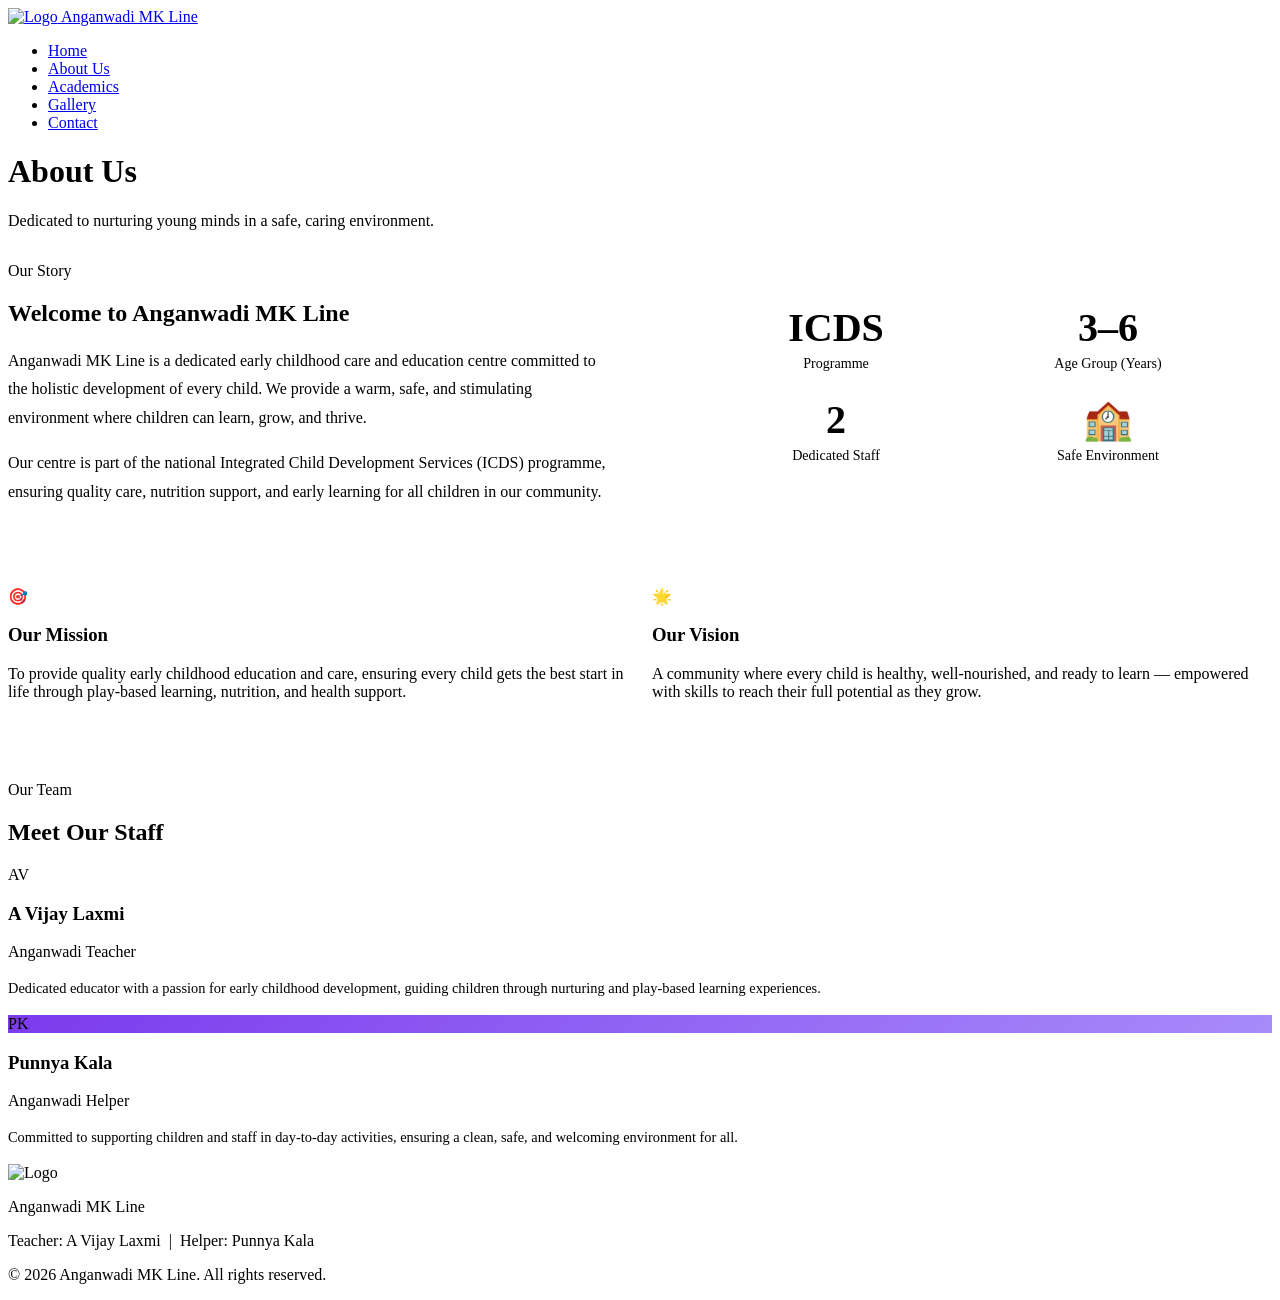
==== about.html @ 2a45056b "initial commit" ====
<!DOCTYPE html>
<html lang="en">
<head>
  <meta charset="UTF-8" />
  <meta name="viewport" content="width=device-width, initial-scale=1.0" />
  <title>About Us — Anganwadi MK Line</title>
  <link rel="stylesheet" href="css/style.css" />
  <link rel="icon" href="images/logo.jfif" type="image/jpeg" />
</head>
<body>

  <!-- NAVBAR -->
  <nav class="navbar">
    <a class="nav-brand" href="index.html">
      <img class="nav-logo" src="images/logo.jfif" alt="Logo" />
      <span class="nav-name">Anganwadi MK Line</span>
    </a>
    <ul class="nav-links">
      <li><a href="index.html">Home</a></li>
      <li><a href="about.html">About Us</a></li>
      <li><a href="academics.html">Academics</a></li>
      <li><a href="gallery.html">Gallery</a></li>
      <li><a href="contact.html">Contact</a></li>
    </ul>
    <div class="nav-hamburger"><span></span><span></span><span></span></div>
  </nav>

  <!-- PAGE HERO -->
  <div class="page-hero">
    <h1>About Us</h1>
    <p>Dedicated to nurturing young minds in a safe, caring environment.</p>
  </div>

  <!-- ABOUT CONTENT -->
  <section>
    <div class="container">
      <div style="display:grid; grid-template-columns:1fr 1fr; gap:4rem; align-items:center; margin-bottom:4rem;">
        <div>
          <p class="section-label">Our Story</p>
          <h2 class="section-title">Welcome to Anganwadi MK Line</h2>
          <p style="color:var(--muted); line-height:1.8; margin-bottom:1rem;">
            Anganwadi MK Line is a dedicated early childhood care and education centre committed to the holistic development of every child. We provide a warm, safe, and stimulating environment where children can learn, grow, and thrive.
          </p>
          <p style="color:var(--muted); line-height:1.8;">
            Our centre is part of the national Integrated Child Development Services (ICDS) programme, ensuring quality care, nutrition support, and early learning for all children in our community.
          </p>
        </div>
        <div style="background:var(--light-bg); border-radius:var(--radius); padding:2.5rem; border:1px solid var(--border);">
          <div style="display:grid; grid-template-columns:1fr 1fr; gap:1.5rem; text-align:center;">
            <div>
              <div style="font-family:'Playfair Display',serif; font-size:2.5rem; color:var(--secondary); font-weight:700;">ICDS</div>
              <div style="color:var(--muted); font-size:0.88rem; margin-top:0.25rem;">Programme</div>
            </div>
            <div>
              <div style="font-family:'Playfair Display',serif; font-size:2.5rem; color:var(--secondary); font-weight:700;">3–6</div>
              <div style="color:var(--muted); font-size:0.88rem; margin-top:0.25rem;">Age Group (Years)</div>
            </div>
            <div>
              <div style="font-family:'Playfair Display',serif; font-size:2.5rem; color:var(--secondary); font-weight:700;">2</div>
              <div style="color:var(--muted); font-size:0.88rem; margin-top:0.25rem;">Dedicated Staff</div>
            </div>
            <div>
              <div style="font-family:'Playfair Display',serif; font-size:2.5rem; color:var(--secondary); font-weight:700;">🏫</div>
              <div style="color:var(--muted); font-size:0.88rem; margin-top:0.25rem;">Safe Environment</div>
            </div>
          </div>
        </div>
      </div>

      <!-- MISSION & VISION -->
      <div style="display:grid; grid-template-columns:1fr 1fr; gap:1.5rem; margin-bottom:4rem;">
        <div class="academic-card">
          <div class="academic-icon">🎯</div>
          <h3 class="academic-title">Our Mission</h3>
          <p class="academic-desc">To provide quality early childhood education and care, ensuring every child gets the best start in life through play-based learning, nutrition, and health support.</p>
        </div>
        <div class="academic-card">
          <div class="academic-icon">🌟</div>
          <h3 class="academic-title">Our Vision</h3>
          <p class="academic-desc">A community where every child is healthy, well-nourished, and ready to learn — empowered with skills to reach their full potential as they grow.</p>
        </div>
      </div>

      <!-- STAFF -->
      <div>
        <p class="section-label">Our Team</p>
        <h2 class="section-title">Meet Our Staff</h2>
        <div class="staff-grid">

          <div class="staff-card">
            <div class="staff-avatar">AV</div>
            <h3 class="staff-name">A Vijay Laxmi</h3>
            <p class="staff-role">Anganwadi Teacher</p>
            <p style="color:var(--muted); font-size:0.9rem; margin-top:1rem; line-height:1.6;">
              Dedicated educator with a passion for early childhood development, guiding children through nurturing and play-based learning experiences.
            </p>
          </div>

          <div class="staff-card">
            <div class="staff-avatar" style="background:linear-gradient(135deg, #7c3aed, #a78bfa);">PK</div>
            <h3 class="staff-name">Punnya Kala</h3>
            <p class="staff-role">Anganwadi Helper</p>
            <p style="color:var(--muted); font-size:0.9rem; margin-top:1rem; line-height:1.6;">
              Committed to supporting children and staff in day-to-day activities, ensuring a clean, safe, and welcoming environment for all.
            </p>
          </div>

        </div>
      </div>
    </div>
  </section>

  <!-- FOOTER -->
  <footer class="footer">
    <img class="footer-logo" src="images/logo.jfif" alt="Logo" />
    <p class="footer-name">Anganwadi MK Line</p>
    <p class="footer-staff">Teacher: A Vijay Laxmi &nbsp;|&nbsp; Helper: Punnya Kala</p>
    <p class="footer-copy">&copy; <span id="year"></span> Anganwadi MK Line. All rights reserved.</p>
  </footer>

  <script src="js/main.js"></script>
  <script>document.getElementById('year').textContent = new Date().getFullYear();</script>
</body>
</html>
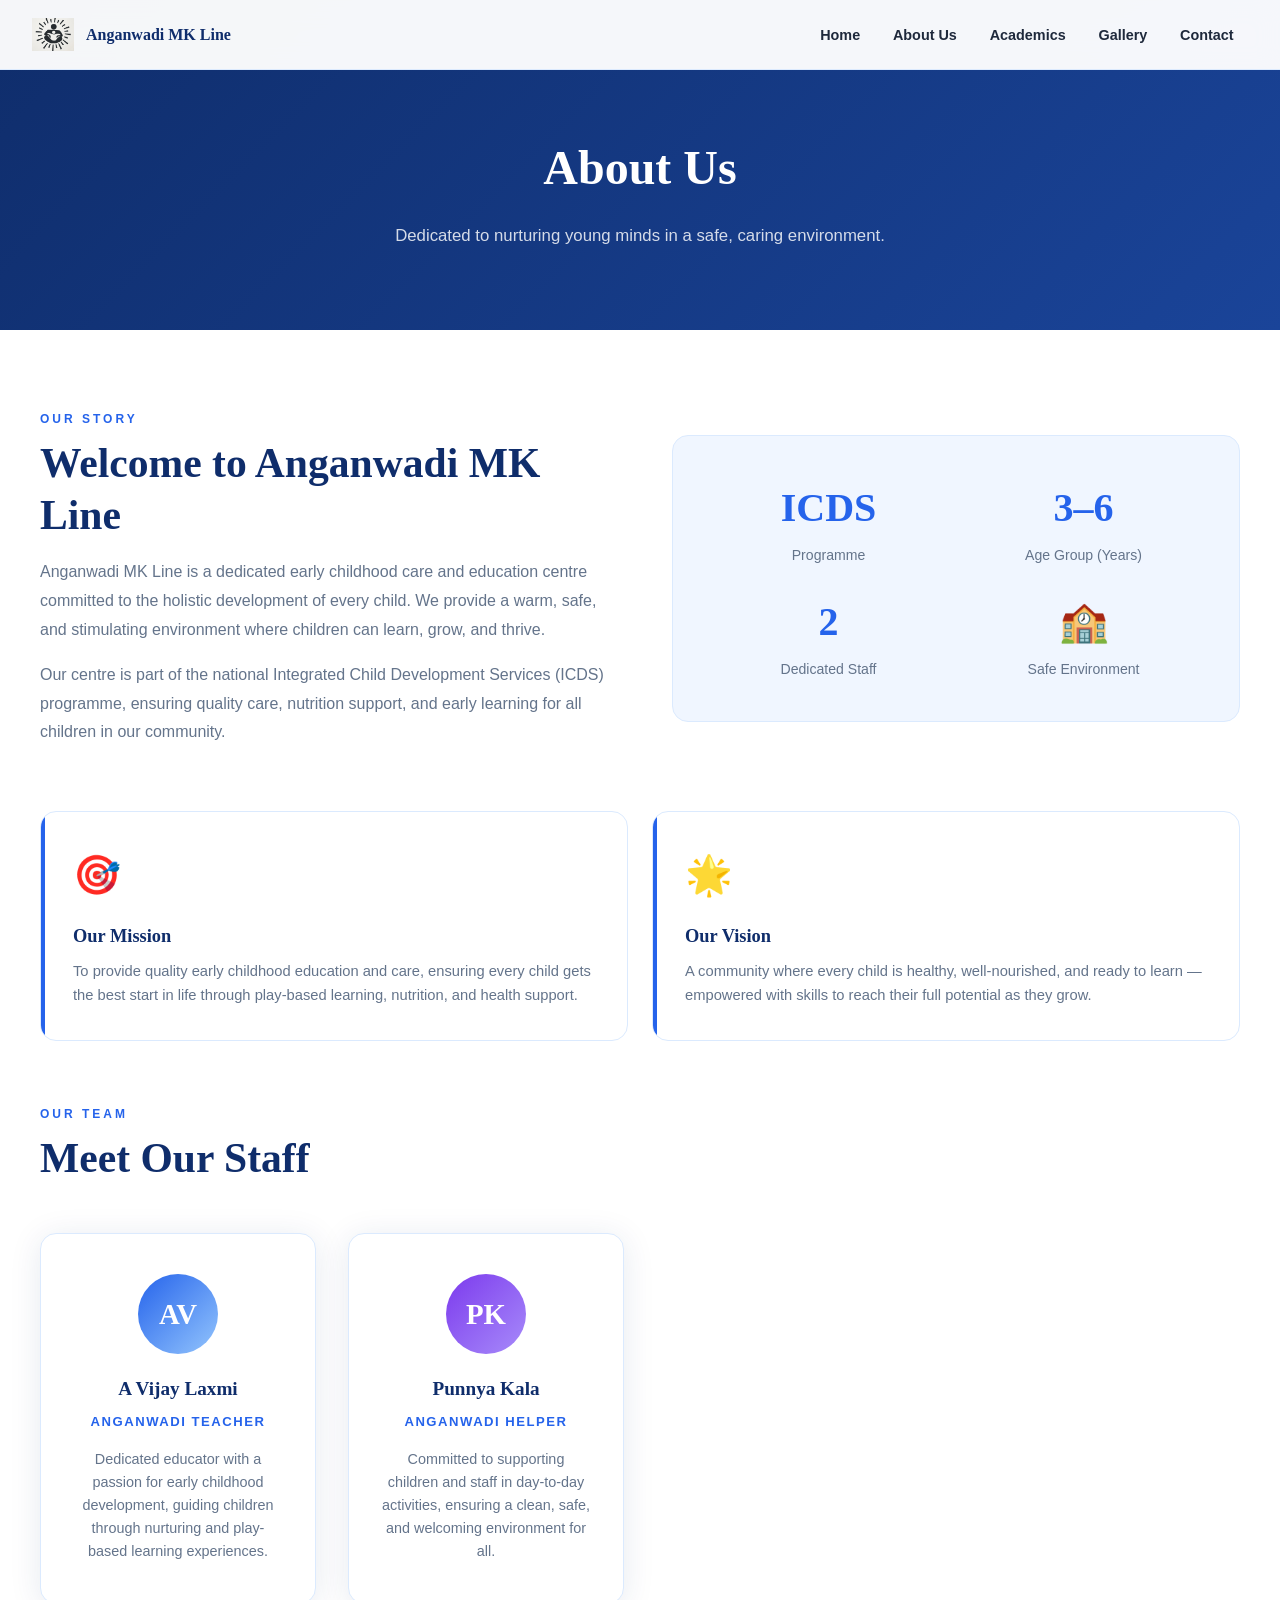
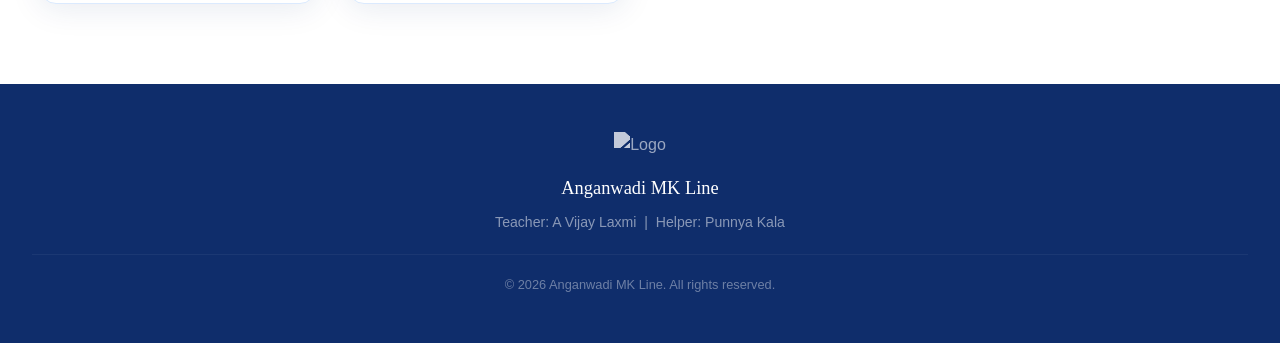
==== commit 4812b625: "Update stylesheet and icon links in about.html" ====
--- a/about.html
+++ b/about.html
@@ -4,15 +4,15 @@
   <meta charset="UTF-8" />
   <meta name="viewport" content="width=device-width, initial-scale=1.0" />
   <title>About Us — Anganwadi MK Line</title>
-  <link rel="stylesheet" href="css/style.css" />
-  <link rel="icon" href="images/logo.jfif" type="image/jpeg" />
+  <link rel="stylesheet" href="style.css" />
+  <link rel="icon" href="image.jpg" type="image/jpg" />
 </head>
 <body>
 
   <!-- NAVBAR -->
   <nav class="navbar">
     <a class="nav-brand" href="index.html">
-      <img class="nav-logo" src="images/logo.jfif" alt="Logo" />
+      <img class="nav-logo" src="image.jpg" alt="Logo" />
       <span class="nav-name">Anganwadi MK Line</span>
     </a>
     <ul class="nav-links">
--- a/style.css
+++ b/style.css
@@ -0,0 +1,471 @@
+@import url('https://fonts.googleapis.com/css2?family=Playfair+Display:wght@600;700&family=Nunito:wght@400;500;600;700&display=swap');
+
+:root {
+  --primary: #0f2d6b;
+  --primary-light: #1a4499;
+  --secondary: #2563eb;
+  --accent: #3b82f6;
+  --accent-light: #93c5fd;
+  --white: #ffffff;
+  --light-bg: #f0f6ff;
+  --off-white: #f8faff;
+  --dark: #0f172a;
+  --text: #1e293b;
+  --muted: #64748b;
+  --border: #dbeafe;
+  --shadow: 0 4px 32px rgba(15, 45, 107, 0.1);
+  --shadow-hover: 0 8px 48px rgba(15, 45, 107, 0.2);
+  --radius: 16px;
+  --transition: all 0.35s cubic-bezier(0.4, 0, 0.2, 1);
+}
+
+* { margin: 0; padding: 0; box-sizing: border-box; }
+html { scroll-behavior: smooth; }
+
+body {
+  font-family: 'Nunito', sans-serif;
+  color: var(--text);
+  background: var(--white);
+  overflow-x: hidden;
+  line-height: 1.6;
+}
+
+/* ---- NAVBAR ---- */
+.navbar {
+  position: fixed;
+  top: 0; left: 0; right: 0;
+  z-index: 1000;
+  background: rgba(255,255,255,0.96);
+  backdrop-filter: blur(12px);
+  border-bottom: 1px solid var(--border);
+  padding: 0 2rem;
+  height: 70px;
+  display: flex;
+  align-items: center;
+  justify-content: space-between;
+  transition: var(--transition);
+}
+.navbar.scrolled { box-shadow: 0 2px 24px rgba(15,45,107,0.12); }
+
+.nav-brand {
+  display: flex; align-items: center; gap: 12px; text-decoration: none;
+}
+.nav-logo { width: 42px; height: 42px; object-fit: contain; }
+.nav-name {
+  font-family: 'Playfair Display', serif;
+  font-size: 1rem; color: var(--primary);
+  font-weight: 700; line-height: 1.2; max-width: 180px;
+}
+
+.nav-links { display: flex; align-items: center; gap: 0.25rem; list-style: none; }
+.nav-links a {
+  text-decoration: none; color: var(--text); font-weight: 600;
+  font-size: 0.9rem; padding: 0.45rem 0.9rem; border-radius: 8px; transition: var(--transition);
+}
+.nav-links a:hover, .nav-links a.active {
+  color: var(--secondary); background: var(--light-bg);
+}
+
+.nav-hamburger { display: none; flex-direction: column; gap: 5px; cursor: pointer; padding: 4px; }
+.nav-hamburger span { display: block; width: 24px; height: 2px; background: var(--primary); border-radius: 2px; transition: var(--transition); }
+
+/* ---- HERO ---- */
+.hero {
+  min-height: 100vh;
+  background: linear-gradient(135deg, var(--primary) 0%, var(--primary-light) 50%, #1d4ed8 100%);
+  display: flex; align-items: center; justify-content: center;
+  text-align: center; position: relative; overflow: hidden; padding: 100px 2rem 5rem;
+}
+.hero::before {
+  content: '';
+  position: absolute; inset: 0;
+  background: radial-gradient(ellipse at 70% 20%, rgba(255,255,255,0.04) 0%, transparent 60%),
+              radial-gradient(ellipse at 20% 80%, rgba(255,255,255,0.04) 0%, transparent 60%);
+}
+.hero-shapes {
+  position: absolute; inset: 0; overflow: hidden; pointer-events: none;
+}
+.hero-shape {
+  position: absolute; border-radius: 50%;
+  background: rgba(255,255,255,0.04);
+}
+.hero-shape:nth-child(1) { width: 400px; height: 400px; top: -100px; right: -100px; }
+.hero-shape:nth-child(2) { width: 200px; height: 200px; bottom: 100px; left: -50px; }
+.hero-shape:nth-child(3) { width: 100px; height: 100px; top: 30%; left: 10%; }
+
+.hero-content { position: relative; max-width: 800px; animation: fadeUp 0.9s ease both; }
+.hero-logo {
+  width: 90px; height: 90px; object-fit: contain;
+  margin-bottom: 1.5rem; filter: brightness(0) invert(1);
+  animation: fadeDown 0.8s ease 0.2s both;
+}
+.hero h1 {
+  font-family: 'Playfair Display', serif;
+  font-size: clamp(2.2rem, 5vw, 3.8rem);
+  color: #fff; margin-bottom: 1rem; line-height: 1.2;
+}
+.hero-tagline {
+  font-size: 1.1rem; color: rgba(255,255,255,0.82);
+  max-width: 480px; margin: 0 auto 2.5rem;
+}
+.hero-btn {
+  display: inline-block; padding: 0.9rem 2.5rem;
+  background: #fff; color: var(--primary);
+  border-radius: 50px; font-weight: 700; text-decoration: none;
+  font-size: 1rem; transition: var(--transition);
+  box-shadow: 0 4px 24px rgba(0,0,0,0.2);
+}
+.hero-btn:hover { transform: translateY(-2px); box-shadow: 0 8px 32px rgba(0,0,0,0.3); }
+
+.hero-scroll {
+  position: absolute; bottom: 2rem; left: 50%;
+  transform: translateX(-50%);
+  color: rgba(255,255,255,0.5); font-size: 0.85rem;
+  display: flex; flex-direction: column; align-items: center; gap: 6px;
+  animation: bounce 2s infinite;
+}
+.hero-scroll svg { opacity: 0.6; }
+
+/* ---- SECTIONS ---- */
+section { padding: 5rem 2rem; }
+.container { max-width: 1200px; margin: 0 auto; }
+
+.section-label {
+  font-size: 0.75rem; font-weight: 700; text-transform: uppercase;
+  letter-spacing: 3px; color: var(--secondary); margin-bottom: 0.6rem;
+}
+.section-title {
+  font-family: 'Playfair Display', serif;
+  font-size: clamp(1.8rem, 4vw, 2.6rem);
+  color: var(--primary); margin-bottom: 1rem; line-height: 1.25;
+}
+.section-subtitle { font-size: 1rem; color: var(--muted); max-width: 580px; }
+
+/* ---- EVENTS ---- */
+.events-section { background: var(--off-white); }
+.events-header { text-align: center; margin-bottom: 3rem; }
+.events-header .section-subtitle { margin: 0 auto; }
+
+.events-grid {
+  display: grid; grid-template-columns: repeat(auto-fill, minmax(300px, 1fr)); gap: 2rem;
+}
+
+.event-card {
+  background: var(--white); border-radius: var(--radius);
+  overflow: hidden; box-shadow: var(--shadow);
+  border: 1px solid var(--border);
+  opacity: 0; transform: translateY(40px);
+  transition: opacity 0.7s ease, transform 0.7s ease, box-shadow 0.35s ease;
+}
+.event-card.visible { opacity: 1; transform: translateY(0); }
+.event-card:hover { transform: translateY(-6px); box-shadow: var(--shadow-hover); }
+.event-card.visible:hover { transform: translateY(-6px); }
+
+.event-img {
+  width: 100%; height: 195px; object-fit: cover; background: var(--light-bg); display: block;
+}
+.event-img-placeholder {
+  width: 100%; height: 195px;
+  background: linear-gradient(135deg, var(--light-bg), #c7d9f8);
+  display: flex; align-items: center; justify-content: center; font-size: 3rem;
+}
+.event-body { padding: 1.5rem; }
+.event-date-badge {
+  display: inline-flex; align-items: center; gap: 0.4rem;
+  background: var(--light-bg); color: var(--secondary);
+  font-size: 0.78rem; font-weight: 700;
+  padding: 0.3rem 0.75rem; border-radius: 50px; margin-bottom: 0.75rem;
+}
+.event-title {
+  font-family: 'Playfair Display', serif;
+  font-size: 1.2rem; color: var(--primary); margin-bottom: 0.5rem;
+}
+.event-desc {
+  color: var(--muted); font-size: 0.9rem; line-height: 1.65;
+  display: -webkit-box; -webkit-line-clamp: 3; -webkit-box-orient: vertical; overflow: hidden;
+}
+
+.no-data {
+  text-align: center; padding: 4rem 2rem;
+  color: var(--muted); grid-column: 1 / -1;
+}
+.no-data span { display: block; font-size: 3rem; margin-bottom: 1rem; }
+
+/* ---- PAGE HERO ---- */
+.page-hero {
+  background: linear-gradient(135deg, var(--primary) 0%, var(--primary-light) 100%);
+  padding: 130px 2rem 5rem; text-align: center; color: white;
+}
+.page-hero h1 {
+  font-family: 'Playfair Display', serif;
+  font-size: clamp(2rem, 5vw, 3rem); margin-bottom: 1rem;
+}
+.page-hero p { font-size: 1.05rem; opacity: 0.82; max-width: 500px; margin: 0 auto; }
+
+/* ---- STAFF ---- */
+.staff-grid { display: grid; grid-template-columns: repeat(auto-fill, minmax(260px, 1fr)); gap: 2rem; margin-top: 3rem; }
+.staff-card {
+  background: var(--white); border: 1px solid var(--border);
+  border-radius: var(--radius); padding: 2.5rem 2rem; text-align: center;
+  box-shadow: var(--shadow); transition: var(--transition);
+}
+.staff-card:hover { transform: translateY(-4px); box-shadow: var(--shadow-hover); }
+.staff-avatar {
+  width: 80px; height: 80px; border-radius: 50%;
+  background: linear-gradient(135deg, var(--secondary), var(--accent-light));
+  display: flex; align-items: center; justify-content: center;
+  font-size: 1.8rem; color: white; margin: 0 auto 1.25rem;
+  font-family: 'Playfair Display', serif; font-weight: 700;
+}
+.staff-name { font-family: 'Playfair Display', serif; font-size: 1.2rem; color: var(--primary); margin-bottom: 0.35rem; }
+.staff-role { color: var(--secondary); font-size: 0.82rem; font-weight: 700; text-transform: uppercase; letter-spacing: 1.5px; }
+
+/* ---- ACADEMICS ---- */
+.academics-grid { display: grid; grid-template-columns: repeat(auto-fill, minmax(260px, 1fr)); gap: 1.5rem; margin-top: 3rem; }
+.academic-card {
+  background: var(--white); border: 1px solid var(--border);
+  border-radius: var(--radius); padding: 2rem;
+  transition: var(--transition); position: relative; overflow: hidden;
+}
+.academic-card::before {
+  content: ''; position: absolute;
+  top: 0; left: 0; width: 4px; height: 100%;
+  background: var(--secondary); border-radius: 0 4px 4px 0;
+}
+.academic-card:hover { transform: translateX(4px); box-shadow: var(--shadow); }
+.academic-icon { font-size: 2.4rem; margin-bottom: 1rem; }
+.academic-title { font-family: 'Playfair Display', serif; font-size: 1.15rem; color: var(--primary); margin-bottom: 0.5rem; }
+.academic-desc { color: var(--muted); font-size: 0.92rem; line-height: 1.65; }
+
+/* ---- GALLERY ---- */
+.gallery-grid { display: grid; grid-template-columns: repeat(auto-fill, minmax(260px, 1fr)); gap: 1rem; margin-top: 2rem; }
+.gallery-item {
+  border-radius: 12px; overflow: hidden;
+  aspect-ratio: 4/3; cursor: pointer; position: relative;
+  background: var(--light-bg); transition: var(--transition);
+}
+.gallery-item img { width: 100%; height: 100%; object-fit: cover; transition: transform 0.5s ease; display: block; }
+.gallery-item:hover img { transform: scale(1.05); }
+.gallery-overlay {
+  position: absolute; inset: 0;
+  background: rgba(15,45,107,0); display: flex;
+  align-items: center; justify-content: center;
+  transition: var(--transition); color: white; font-size: 1.8rem;
+}
+.gallery-item:hover .gallery-overlay { background: rgba(15,45,107,0.45); }
+
+/* Lightbox */
+.lightbox {
+  position: fixed; inset: 0;
+  background: rgba(0,0,0,0.95); z-index: 9999;
+  display: none; align-items: center; justify-content: center; padding: 2rem;
+}
+.lightbox.active { display: flex; }
+.lightbox img { max-width: 90vw; max-height: 88vh; object-fit: contain; border-radius: 8px; }
+.lightbox-close {
+  position: absolute; top: 1.5rem; right: 1.5rem;
+  color: white; font-size: 1.5rem; cursor: pointer;
+  background: rgba(255,255,255,0.12); border: none;
+  width: 48px; height: 48px; border-radius: 50%;
+  display: flex; align-items: center; justify-content: center;
+  transition: var(--transition);
+}
+.lightbox-close:hover { background: rgba(255,255,255,0.25); }
+
+/* ---- CONTACT ---- */
+.contact-grid { display: grid; grid-template-columns: 1fr 1.2fr; gap: 4rem; align-items: start; margin-top: 3rem; }
+.contact-info h3 { font-family: 'Playfair Display', serif; color: var(--primary); font-size: 1.4rem; margin-bottom: 1.5rem; }
+.contact-item { display: flex; gap: 1rem; margin-bottom: 1.5rem; align-items: flex-start; }
+.contact-icon {
+  width: 42px; height: 42px; background: var(--light-bg);
+  border-radius: 10px; display: flex; align-items: center;
+  justify-content: center; flex-shrink: 0; font-size: 1.15rem;
+}
+.contact-item-text strong { display: block; color: var(--primary); font-weight: 700; margin-bottom: 0.2rem; }
+.contact-item-text span { color: var(--muted); font-size: 0.92rem; }
+
+.contact-form { background: var(--off-white); padding: 2rem; border-radius: var(--radius); border: 1px solid var(--border); }
+.contact-form h3 { font-family: 'Playfair Display', serif; color: var(--primary); margin-bottom: 1.5rem; }
+
+/* ---- FORMS ---- */
+.form-group { margin-bottom: 1.25rem; }
+.form-group label { display: block; font-weight: 700; margin-bottom: 0.4rem; color: var(--text); font-size: 0.88rem; }
+.form-group input,
+.form-group textarea,
+.form-group select {
+  width: 100%; padding: 0.75rem 1rem;
+  border: 1.5px solid var(--border); border-radius: 10px;
+  font-family: 'Nunito', sans-serif; font-size: 0.95rem;
+  transition: var(--transition); background: var(--white); color: var(--text); outline: none;
+}
+.form-group input:focus,
+.form-group textarea:focus,
+.form-group select:focus {
+  border-color: var(--secondary); box-shadow: 0 0 0 3px rgba(37,99,235,0.1);
+}
+.form-group textarea { resize: vertical; min-height: 120px; }
+
+/* ---- BUTTONS ---- */
+.btn {
+  display: inline-flex; align-items: center; gap: 0.5rem;
+  padding: 0.75rem 1.75rem; border-radius: 10px;
+  font-weight: 700; font-size: 0.95rem; cursor: pointer;
+  transition: var(--transition); border: none; text-decoration: none;
+  font-family: 'Nunito', sans-serif; line-height: 1;
+}
+.btn-primary { background: var(--secondary); color: white; }
+.btn-primary:hover { background: var(--primary); transform: translateY(-1px); box-shadow: 0 4px 16px rgba(37,99,235,0.3); }
+.btn-outline { background: transparent; color: var(--secondary); border: 2px solid var(--secondary); }
+.btn-outline:hover { background: var(--secondary); color: white; }
+.btn-danger { background: #ef4444; color: white; font-size: 0.85rem; padding: 0.45rem 0.9rem; border-radius: 8px; }
+.btn-danger:hover { background: #dc2626; }
+.btn-sm { padding: 0.5rem 1rem; font-size: 0.85rem; }
+.btn-full { width: 100%; justify-content: center; }
+
+/* ---- ADMIN ---- */
+.admin-password-screen {
+  min-height: 100vh; display: flex; align-items: center; justify-content: center;
+  background: linear-gradient(135deg, var(--primary) 0%, var(--primary-light) 100%); padding: 2rem;
+}
+.admin-login-card {
+  background: white; padding: 2.5rem; border-radius: 20px;
+  width: 100%; max-width: 400px; text-align: center;
+  box-shadow: 0 20px 60px rgba(0,0,0,0.3);
+}
+.admin-login-card img { width: 55px; height: 55px; object-fit: contain; margin-bottom: 1rem; }
+.admin-login-card h2 { font-family: 'Playfair Display', serif; color: var(--primary); margin-bottom: 0.4rem; }
+.admin-login-card p { color: var(--muted); margin-bottom: 1.75rem; font-size: 0.92rem; }
+.admin-error { color: #ef4444; font-size: 0.85rem; margin-top: 0.6rem; display: none; }
+
+.admin-wrapper { min-height: 100vh; background: var(--off-white); display: none; }
+.admin-topbar {
+  background: var(--primary); color: white; padding: 1.1rem 2rem;
+  display: flex; align-items: center; justify-content: space-between; gap: 1rem;
+}
+.admin-topbar h1 { font-family: 'Playfair Display', serif; font-size: 1.2rem; }
+.admin-topbar span { font-size: 0.85rem; opacity: 0.7; }
+
+.admin-content { max-width: 880px; margin: 0 auto; padding: 2rem; }
+
+.admin-tabs {
+  display: flex; gap: 0.5rem; margin-bottom: 2rem;
+  background: white; padding: 0.5rem; border-radius: 12px;
+  box-shadow: var(--shadow); border: 1px solid var(--border);
+}
+.admin-tab {
+  flex: 1; padding: 0.7rem; border: none; background: transparent;
+  border-radius: 8px; font-family: 'Nunito', sans-serif;
+  font-weight: 700; cursor: pointer; color: var(--muted);
+  transition: var(--transition); font-size: 0.88rem;
+}
+.admin-tab.active { background: var(--secondary); color: white; }
+
+.admin-panel { display: none; }
+.admin-panel.active { display: block; }
+
+.admin-card {
+  background: white; border-radius: var(--radius); padding: 2rem;
+  box-shadow: var(--shadow); border: 1px solid var(--border); margin-bottom: 2rem;
+}
+.admin-card h2 { font-family: 'Playfair Display', serif; color: var(--primary); margin-bottom: 1.5rem; font-size: 1.25rem; }
+
+.img-upload-area {
+  width: 100%; height: 180px; border: 2px dashed var(--border);
+  border-radius: 10px; display: flex; flex-direction: column;
+  align-items: center; justify-content: center;
+  cursor: pointer; transition: var(--transition); overflow: hidden; position: relative;
+  background: var(--off-white); margin-bottom: 0.75rem;
+}
+.img-upload-area:hover { border-color: var(--secondary); background: var(--light-bg); }
+.img-upload-area img { width: 100%; height: 100%; object-fit: cover; position: absolute; inset: 0; }
+.img-upload-placeholder { text-align: center; color: var(--muted); pointer-events: none; }
+.img-upload-placeholder span { display: block; font-size: 2.5rem; margin-bottom: 0.5rem; }
+.img-upload-placeholder p { font-size: 0.88rem; }
+
+.img-upload-tag { font-size: 0.8rem; color: var(--secondary); font-weight: 600; margin-bottom: 1.25rem; display: block; }
+
+/* Event list in admin */
+.event-list { display: flex; flex-direction: column; gap: 1rem; }
+.event-list-item {
+  display: flex; align-items: center; gap: 1rem;
+  padding: 1rem; background: var(--off-white);
+  border-radius: 10px; border: 1px solid var(--border);
+}
+.event-list-img {
+  width: 65px; height: 65px; object-fit: cover;
+  border-radius: 8px; flex-shrink: 0; background: var(--light-bg);
+}
+.event-list-img-placeholder {
+  width: 65px; height: 65px; border-radius: 8px; flex-shrink: 0;
+  background: var(--light-bg); display: flex; align-items: center;
+  justify-content: center; font-size: 1.5rem;
+}
+.event-list-info { flex: 1; min-width: 0; }
+.event-list-name { font-weight: 700; color: var(--primary); margin-bottom: 0.2rem; white-space: nowrap; overflow: hidden; text-overflow: ellipsis; }
+.event-list-date { font-size: 0.82rem; color: var(--secondary); }
+
+/* Gallery admin list */
+.gallery-admin-grid { display: grid; grid-template-columns: repeat(auto-fill, minmax(120px, 1fr)); gap: 0.75rem; }
+.gallery-admin-item { position: relative; aspect-ratio: 1; border-radius: 8px; overflow: hidden; background: var(--light-bg); }
+.gallery-admin-item img { width: 100%; height: 100%; object-fit: cover; }
+.gallery-admin-delete {
+  position: absolute; top: 4px; right: 4px;
+  background: rgba(239,68,68,0.9); color: white;
+  border: none; border-radius: 50%; width: 24px; height: 24px;
+  display: flex; align-items: center; justify-content: center;
+  cursor: pointer; font-size: 0.8rem; transition: var(--transition);
+}
+.gallery-admin-delete:hover { background: #dc2626; }
+
+/* ---- ALERTS ---- */
+.success-msg {
+  background: #ecfdf5; border: 1px solid #6ee7b7; color: #065f46;
+  padding: 0.9rem 1rem; border-radius: 10px; margin-top: 1rem;
+  display: none; font-weight: 600; font-size: 0.9rem;
+}
+.success-msg.show { display: block; }
+.loading-msg { color: var(--muted); font-size: 0.9rem; text-align: center; padding: 2rem; }
+
+/* ---- FOOTER ---- */
+.footer { background: var(--primary); color: rgba(255,255,255,0.78); padding: 3rem 2rem; text-align: center; }
+.footer-logo { width: 48px; height: 48px; object-fit: contain; filter: brightness(0) invert(1); margin-bottom: 1rem; opacity: 0.75; }
+.footer-name { font-family: 'Playfair Display', serif; color: white; font-size: 1.15rem; margin-bottom: 0.5rem; }
+.footer-staff { font-size: 0.88rem; opacity: 0.65; margin-bottom: 0.25rem; }
+.footer-copy { font-size: 0.8rem; opacity: 0.5; margin-top: 1.25rem; border-top: 1px solid rgba(255,255,255,0.1); padding-top: 1.25rem; }
+
+/* ---- ANIMATIONS ---- */
+@keyframes fadeUp {
+  from { opacity: 0; transform: translateY(30px); }
+  to { opacity: 1; transform: translateY(0); }
+}
+@keyframes fadeDown {
+  from { opacity: 0; transform: translateY(-20px); }
+  to { opacity: 1; transform: translateY(0); }
+}
+@keyframes bounce {
+  0%, 100% { transform: translateX(-50%) translateY(0); }
+  50% { transform: translateX(-50%) translateY(8px); }
+}
+@keyframes spin {
+  to { transform: rotate(360deg); }
+}
+.spinner {
+  width: 28px; height: 28px; border: 3px solid var(--border);
+  border-top-color: var(--secondary); border-radius: 50%;
+  animation: spin 0.7s linear infinite; margin: 1rem auto;
+}
+
+/* ---- RESPONSIVE ---- */
+@media (max-width: 768px) {
+  .nav-links {
+    display: none; position: fixed; top: 70px; left: 0; right: 0;
+    background: white; flex-direction: column; padding: 1rem;
+    border-bottom: 1px solid var(--border); box-shadow: 0 4px 16px rgba(0,0,0,0.08);
+  }
+  .nav-links.open { display: flex; }
+  .nav-hamburger { display: flex; }
+  .contact-grid { grid-template-columns: 1fr; gap: 2rem; }
+  .admin-tabs { flex-wrap: wrap; }
+  section { padding: 3.5rem 1.25rem; }
+  .page-hero { padding: 110px 1.25rem 3.5rem; }
+}
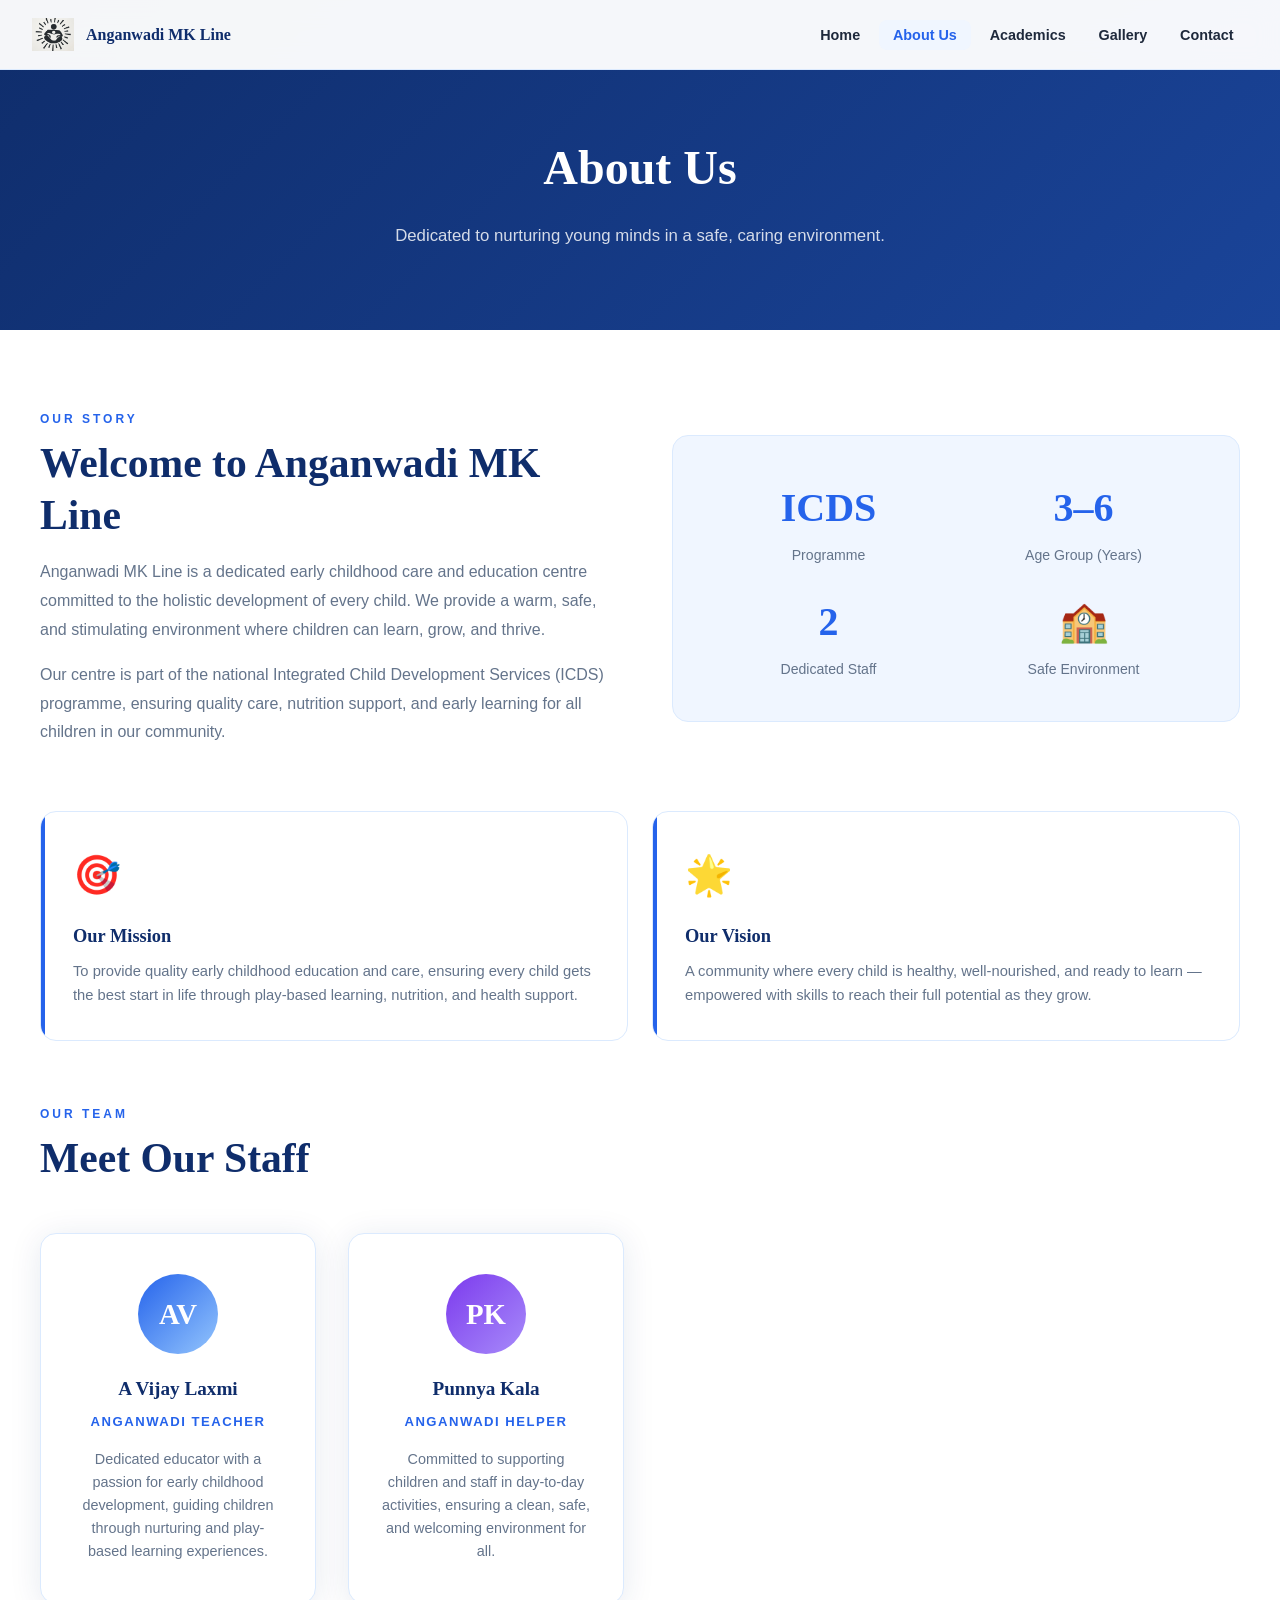
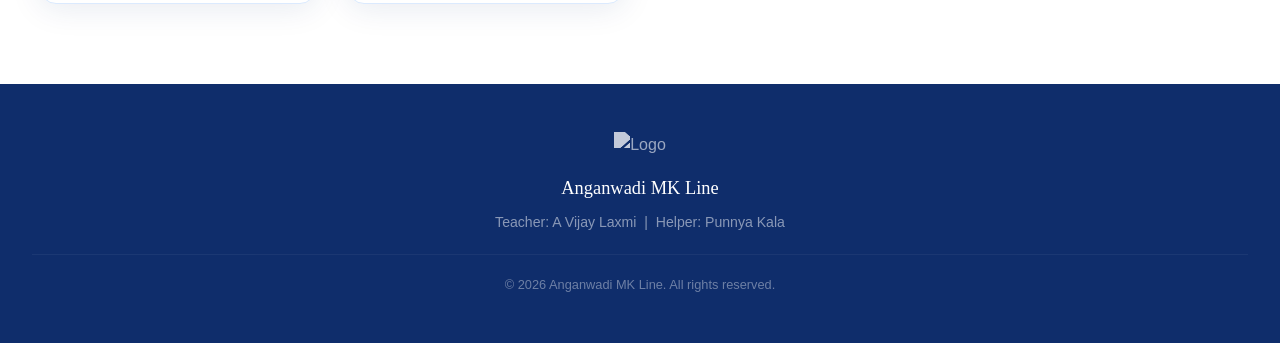
==== commit 5ea6e2e4: "Update website files" ====
--- a/about.html
+++ b/about.html
@@ -118,7 +118,7 @@
     <p class="footer-copy">&copy; <span id="year"></span> Anganwadi MK Line. All rights reserved.</p>
   </footer>
 
-  <script src="js/main.js"></script>
+  <script src="main.js"></script>
   <script>document.getElementById('year').textContent = new Date().getFullYear();</script>
 </body>
 </html>
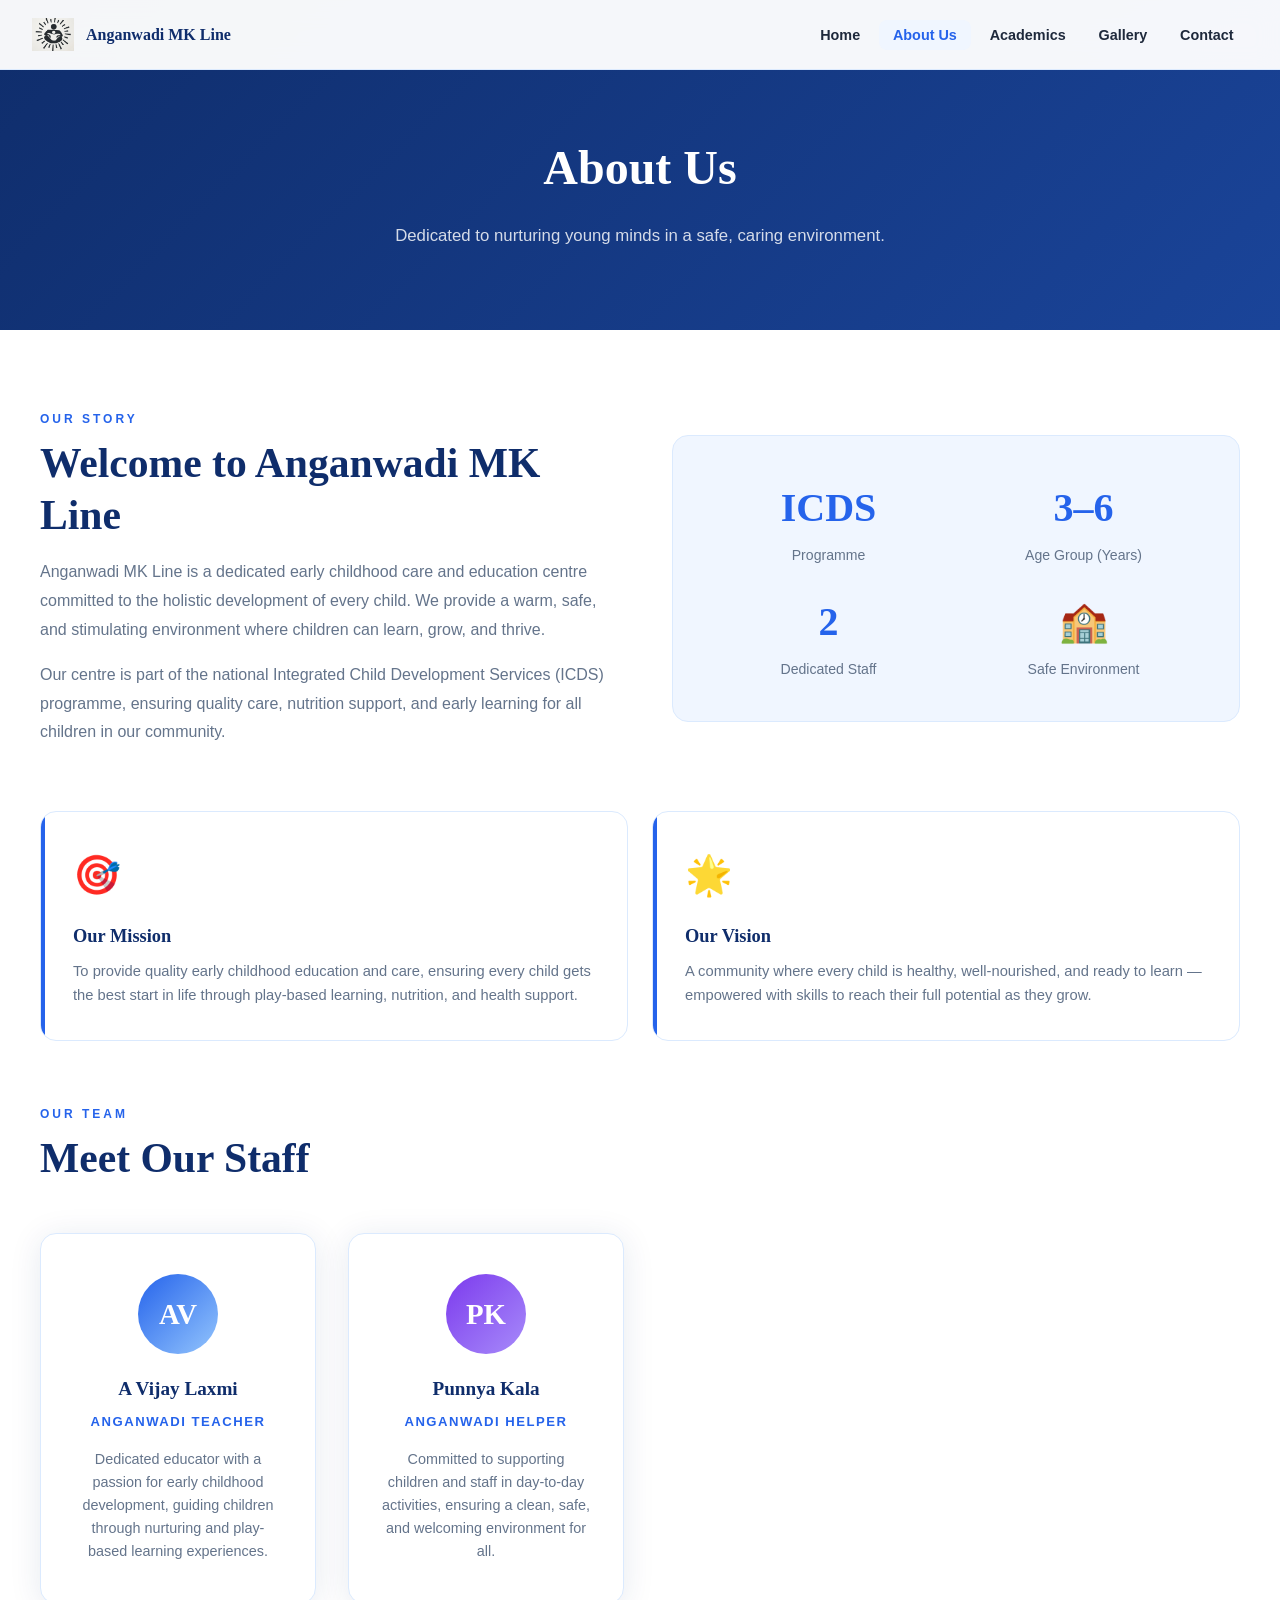
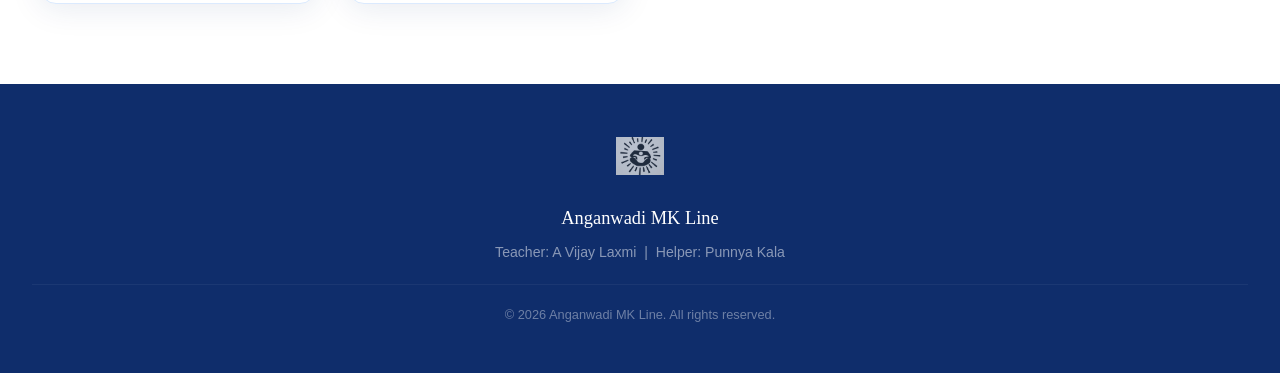
==== commit fde218c1: "Update about.html" ====
--- a/about.html
+++ b/about.html
@@ -112,7 +112,7 @@
 
   <!-- FOOTER -->
   <footer class="footer">
-    <img class="footer-logo" src="images/logo.jfif" alt="Logo" />
+    <img class="footer-logo" src="image.jpg" alt="Logo" />
     <p class="footer-name">Anganwadi MK Line</p>
     <p class="footer-staff">Teacher: A Vijay Laxmi &nbsp;|&nbsp; Helper: Punnya Kala</p>
     <p class="footer-copy">&copy; <span id="year"></span> Anganwadi MK Line. All rights reserved.</p>
--- a/style.css
+++ b/style.css
@@ -94,11 +94,11 @@
 .hero-shape:nth-child(3) { width: 100px; height: 100px; top: 30%; left: 10%; }
 
 .hero-content { position: relative; max-width: 800px; animation: fadeUp 0.9s ease both; }
-.hero-logo {
+/* .hero-logo {
   width: 90px; height: 90px; object-fit: contain;
-  margin-bottom: 1.5rem; filter: brightness(0) invert(1);
+  margin-bottom: 1.5rem; 
   animation: fadeDown 0.8s ease 0.2s both;
-}
+} */
 .hero h1 {
   font-family: 'Playfair Display', serif;
   font-size: clamp(2.2rem, 5vw, 3.8rem);
@@ -428,7 +428,7 @@
 
 /* ---- FOOTER ---- */
 .footer { background: var(--primary); color: rgba(255,255,255,0.78); padding: 3rem 2rem; text-align: center; }
-.footer-logo { width: 48px; height: 48px; object-fit: contain; filter: brightness(0) invert(1); margin-bottom: 1rem; opacity: 0.75; }
+.footer-logo { width: 48px; height: 48px; object-fit: contain; margin-bottom: 1rem; opacity: 0.75; }
 .footer-name { font-family: 'Playfair Display', serif; color: white; font-size: 1.15rem; margin-bottom: 0.5rem; }
 .footer-staff { font-size: 0.88rem; opacity: 0.65; margin-bottom: 0.25rem; }
 .footer-copy { font-size: 0.8rem; opacity: 0.5; margin-top: 1.25rem; border-top: 1px solid rgba(255,255,255,0.1); padding-top: 1.25rem; }
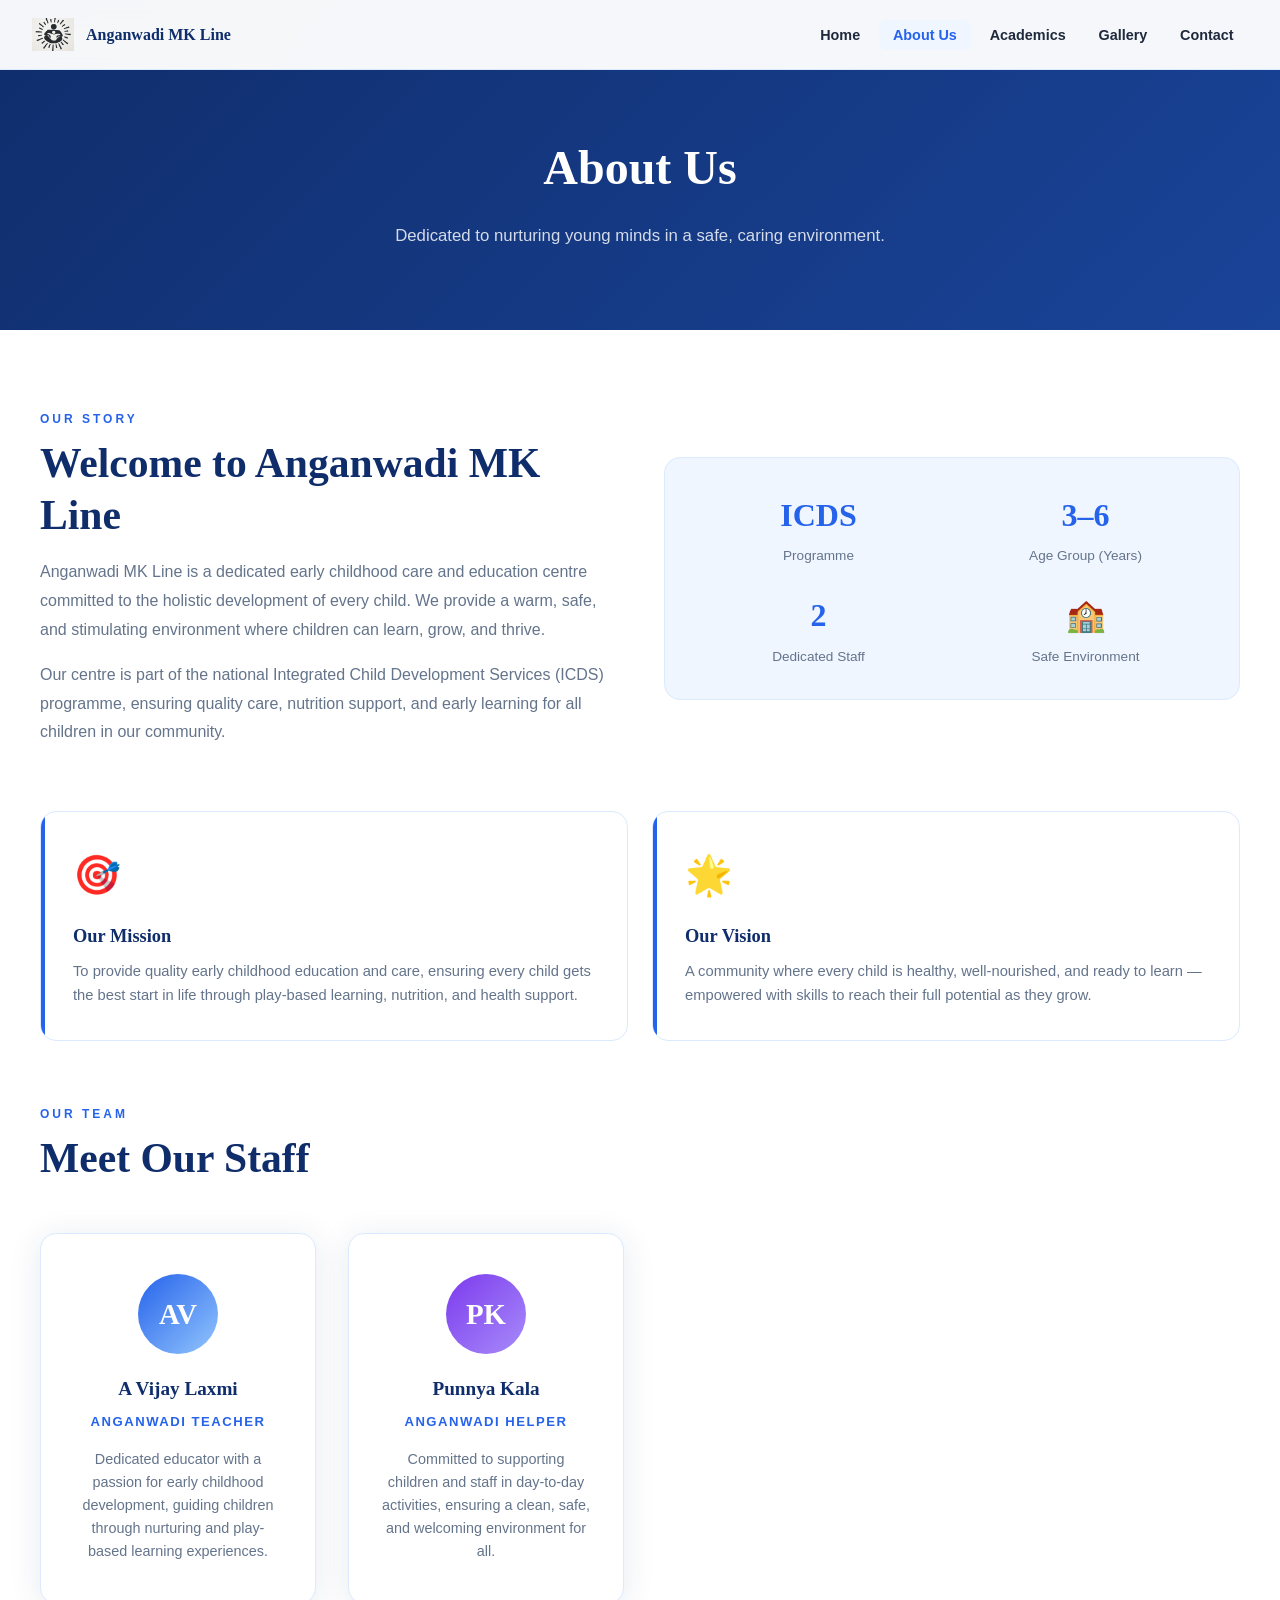
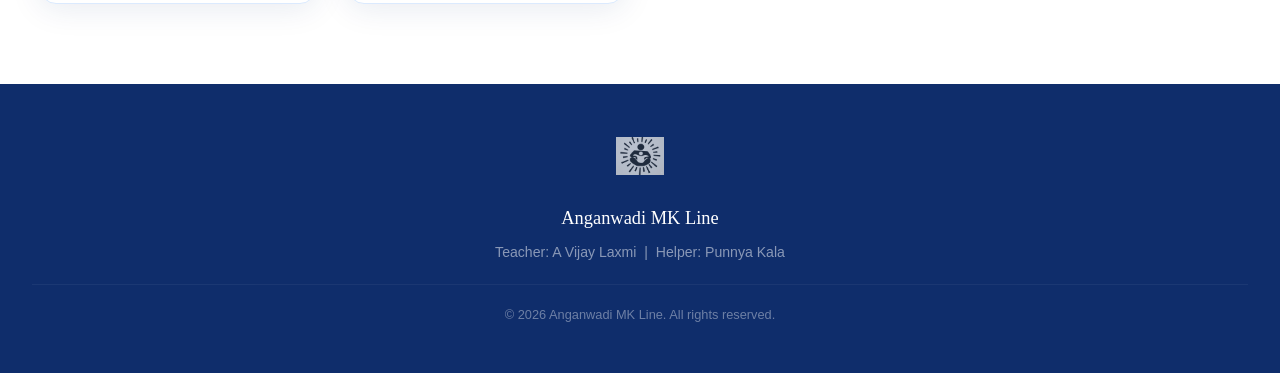
==== commit 1b7df587: "Fix icon type and enhance layout with CSS styles Updated icon type to 'image/jpeg' and added CSS sty" ====
--- a/about.html
+++ b/about.html
@@ -5,7 +5,32 @@
   <meta name="viewport" content="width=device-width, initial-scale=1.0" />
   <title>About Us — Anganwadi MK Line</title>
   <link rel="stylesheet" href="style.css" />
-  <link rel="icon" href="image.jpg" type="image/jpg" />
+  <link rel="icon" href="image.jpg" type="image/jpeg" />
+  <style>
+    .about-grid {
+      display: grid;
+      grid-template-columns: 1fr 1fr;
+      gap: 3rem;
+      align-items: center;
+      margin-bottom: 4rem;
+    }
+    .mv-grid {
+      display: grid;
+      grid-template-columns: 1fr 1fr;
+      gap: 1.5rem;
+      margin-bottom: 4rem;
+    }
+    .stats-grid {
+      display: grid;
+      grid-template-columns: 1fr 1fr;
+      gap: 1.5rem;
+      text-align: center;
+    }
+    @media (max-width: 768px) {
+      .about-grid { grid-template-columns: 1fr; gap: 2rem; }
+      .mv-grid    { grid-template-columns: 1fr; }
+    }
+  </style>
 </head>
 <body>
 
@@ -34,7 +59,9 @@
   <!-- ABOUT CONTENT -->
   <section>
     <div class="container">
-      <div style="display:grid; grid-template-columns:1fr 1fr; gap:4rem; align-items:center; margin-bottom:4rem;">
+
+      <!-- Story + Stats -->
+      <div class="about-grid">
         <div>
           <p class="section-label">Our Story</p>
           <h2 class="section-title">Welcome to Anganwadi MK Line</h2>
@@ -45,30 +72,30 @@
             Our centre is part of the national Integrated Child Development Services (ICDS) programme, ensuring quality care, nutrition support, and early learning for all children in our community.
           </p>
         </div>
-        <div style="background:var(--light-bg); border-radius:var(--radius); padding:2.5rem; border:1px solid var(--border);">
-          <div style="display:grid; grid-template-columns:1fr 1fr; gap:1.5rem; text-align:center;">
+        <div style="background:var(--light-bg); border-radius:var(--radius); padding:2rem; border:1px solid var(--border);">
+          <div class="stats-grid">
             <div>
-              <div style="font-family:'Playfair Display',serif; font-size:2.5rem; color:var(--secondary); font-weight:700;">ICDS</div>
-              <div style="color:var(--muted); font-size:0.88rem; margin-top:0.25rem;">Programme</div>
+              <div style="font-family:'Playfair Display',serif; font-size:2rem; color:var(--secondary); font-weight:700;">ICDS</div>
+              <div style="color:var(--muted); font-size:0.85rem; margin-top:0.25rem;">Programme</div>
             </div>
             <div>
-              <div style="font-family:'Playfair Display',serif; font-size:2.5rem; color:var(--secondary); font-weight:700;">3–6</div>
-              <div style="color:var(--muted); font-size:0.88rem; margin-top:0.25rem;">Age Group (Years)</div>
+              <div style="font-family:'Playfair Display',serif; font-size:2rem; color:var(--secondary); font-weight:700;">3–6</div>
+              <div style="color:var(--muted); font-size:0.85rem; margin-top:0.25rem;">Age Group (Years)</div>
             </div>
             <div>
-              <div style="font-family:'Playfair Display',serif; font-size:2.5rem; color:var(--secondary); font-weight:700;">2</div>
-              <div style="color:var(--muted); font-size:0.88rem; margin-top:0.25rem;">Dedicated Staff</div>
+              <div style="font-family:'Playfair Display',serif; font-size:2rem; color:var(--secondary); font-weight:700;">2</div>
+              <div style="color:var(--muted); font-size:0.85rem; margin-top:0.25rem;">Dedicated Staff</div>
             </div>
             <div>
-              <div style="font-family:'Playfair Display',serif; font-size:2.5rem; color:var(--secondary); font-weight:700;">🏫</div>
-              <div style="color:var(--muted); font-size:0.88rem; margin-top:0.25rem;">Safe Environment</div>
+              <div style="font-size:2rem;">🏫</div>
+              <div style="color:var(--muted); font-size:0.85rem; margin-top:0.25rem;">Safe Environment</div>
             </div>
           </div>
         </div>
       </div>
 
       <!-- MISSION & VISION -->
-      <div style="display:grid; grid-template-columns:1fr 1fr; gap:1.5rem; margin-bottom:4rem;">
+      <div class="mv-grid">
         <div class="academic-card">
           <div class="academic-icon">🎯</div>
           <h3 class="academic-title">Our Mission</h3>
@@ -86,7 +113,6 @@
         <p class="section-label">Our Team</p>
         <h2 class="section-title">Meet Our Staff</h2>
         <div class="staff-grid">
-
           <div class="staff-card">
             <div class="staff-avatar">AV</div>
             <h3 class="staff-name">A Vijay Laxmi</h3>
@@ -95,7 +121,6 @@
               Dedicated educator with a passion for early childhood development, guiding children through nurturing and play-based learning experiences.
             </p>
           </div>
-
           <div class="staff-card">
             <div class="staff-avatar" style="background:linear-gradient(135deg, #7c3aed, #a78bfa);">PK</div>
             <h3 class="staff-name">Punnya Kala</h3>
@@ -104,9 +129,9 @@
               Committed to supporting children and staff in day-to-day activities, ensuring a clean, safe, and welcoming environment for all.
             </p>
           </div>
-
         </div>
       </div>
+
     </div>
   </section>
 
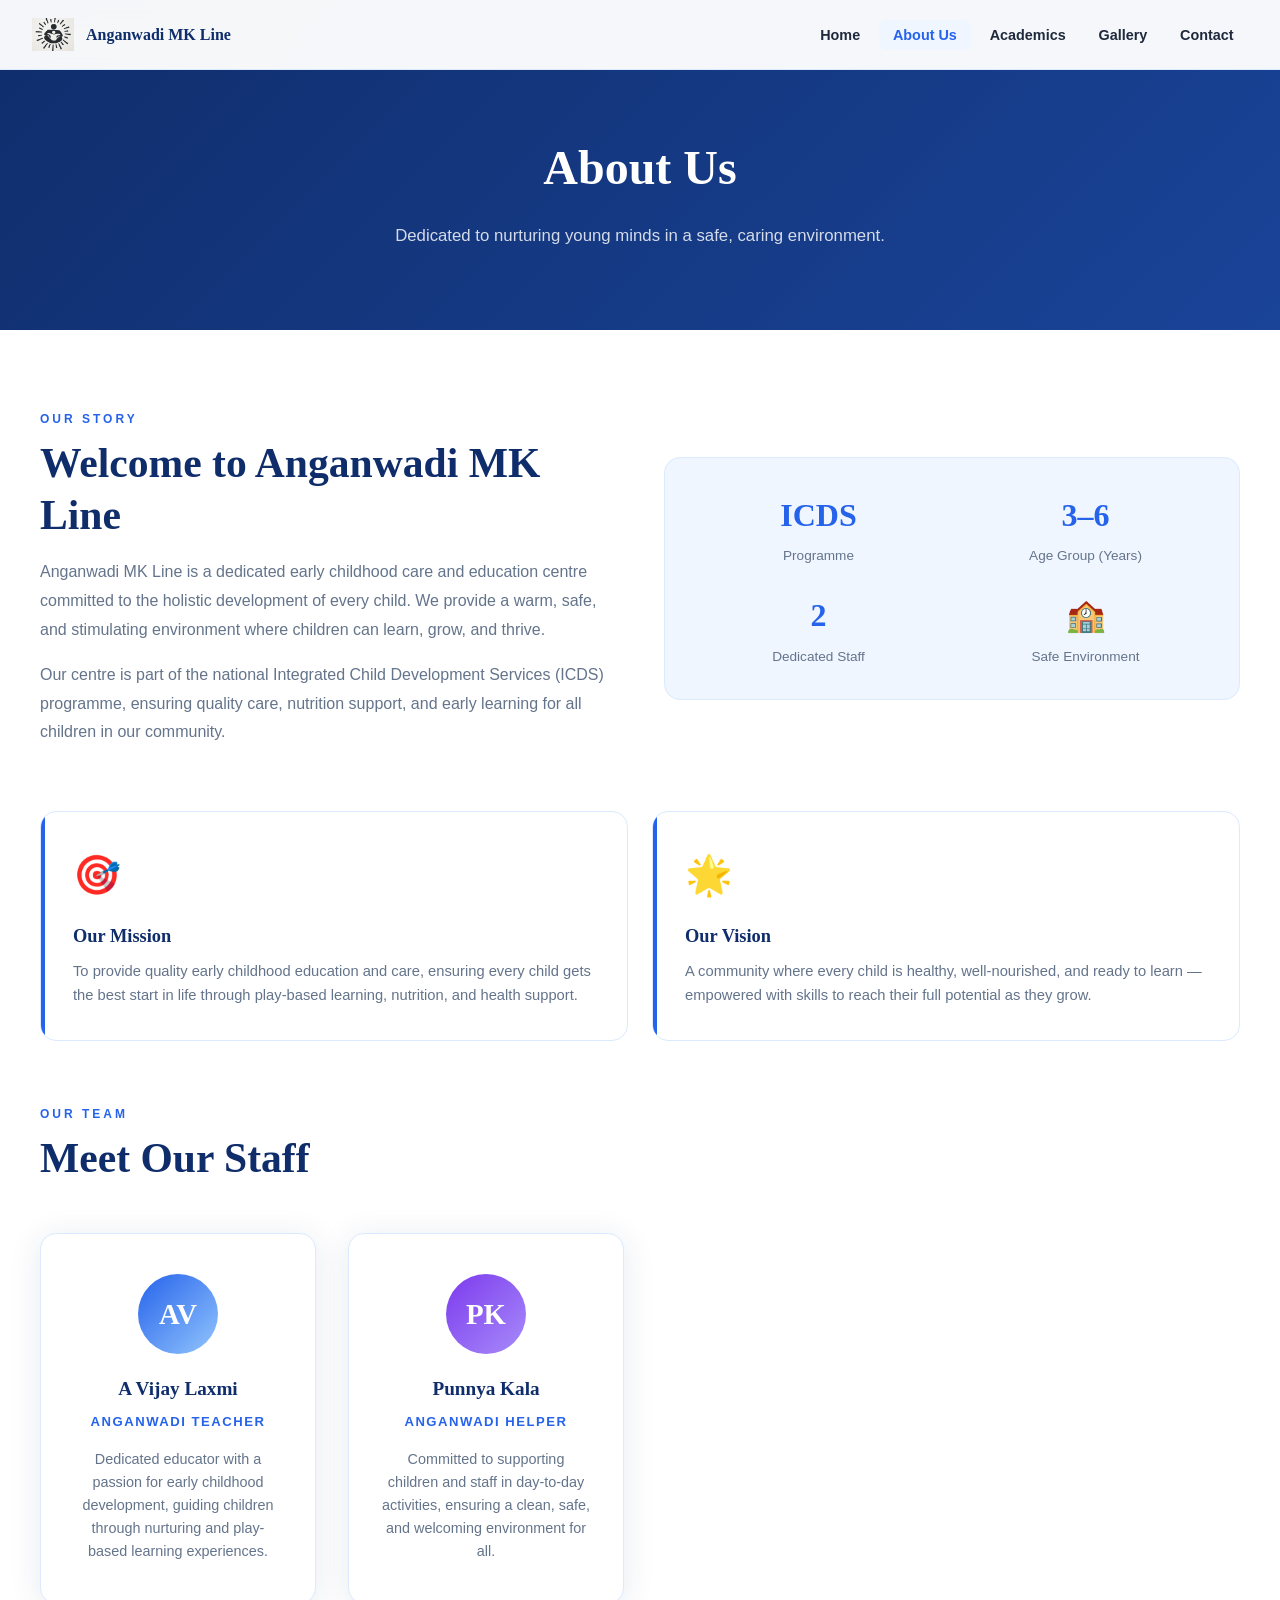
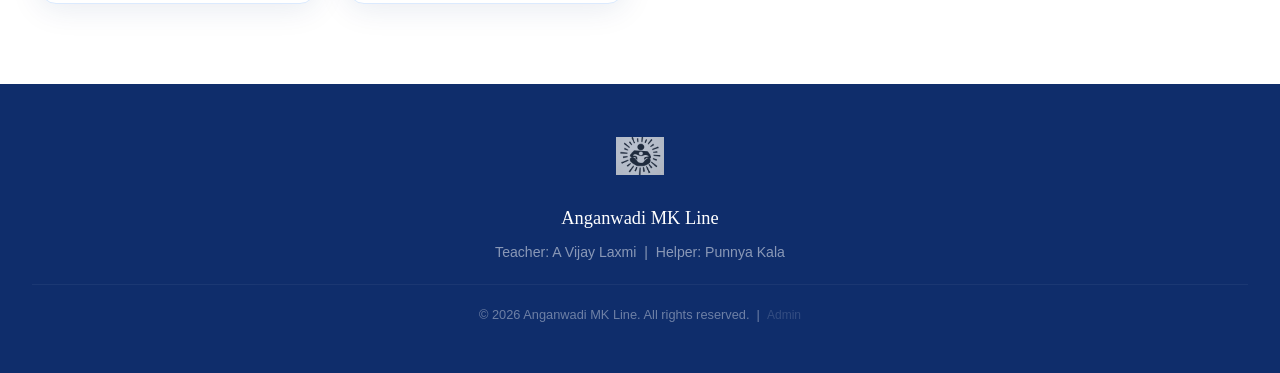
==== commit 503e7abf: "Update about.html" ====
--- a/about.html
+++ b/about.html
@@ -140,7 +140,7 @@
     <img class="footer-logo" src="image.jpg" alt="Logo" />
     <p class="footer-name">Anganwadi MK Line</p>
     <p class="footer-staff">Teacher: A Vijay Laxmi &nbsp;|&nbsp; Helper: Punnya Kala</p>
-    <p class="footer-copy">&copy; <span id="year"></span> Anganwadi MK Line. All rights reserved.</p>
+    <p class="footer-copy">&copy; <span id="year"></span> Anganwadi MK Line. All rights reserved. &nbsp;|&nbsp; <a href="admin.html" style="color:rgba(255,255,255,0.3); font-size:0.75rem; text-decoration:none;">Admin</a></p>
   </footer>
 
   <script src="main.js"></script>
